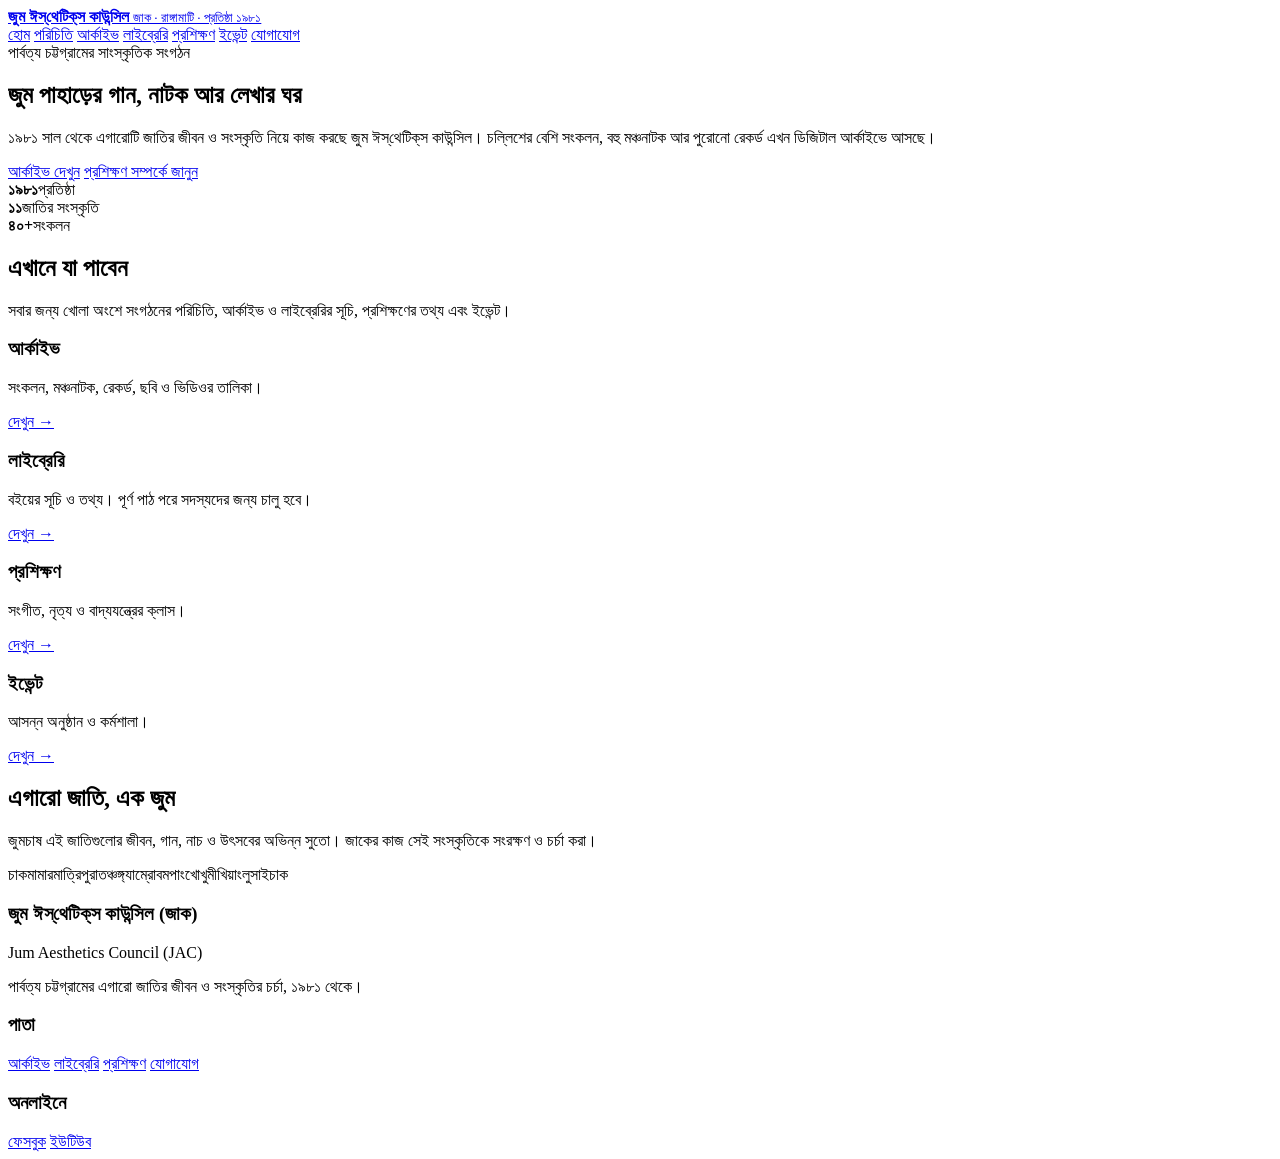
==== index.html @ 09088769 "Add files via upload" ====
<!doctype html>
<html lang="bn">
<head>
<meta charset="utf-8">
<meta name="viewport" content="width=device-width, initial-scale=1, viewport-fit=cover">
<title>জুম ঈস্‌থেটিক্‌স কাউন্সিল - জাক</title>
<link rel="stylesheet" href="style.css">
<link rel="preconnect" href="https://fonts.googleapis.com">
<link rel="preconnect" href="https://fonts.gstatic.com" crossorigin>
<link href="https://fonts.googleapis.com/css2?family=Hind+Siliguri:wght@400;500;600&family=Noto+Serif+Bengali:wght@500;700;800&display=swap" rel="stylesheet">
</head>
<body>

<header>
  <div class="wrap bar">
    <a class="brand" href="index.html">
      <b>জুম ঈস্‌থেটিক্‌স কাউন্সিল</b>
      <small>জাক · রাঙ্গামাটি · প্রতিষ্ঠা ১৯৮১</small>
    </a>
    <nav aria-label="প্রধান মেনু">
      <a href="index.html" aria-current="page">হোম</a>
      <a href="about.html">পরিচিতি</a>
      <a href="archive.html">আর্কাইভ</a>
      <a href="library.html">লাইব্রেরি</a>
      <a href="training.html">প্রশিক্ষণ</a>
      <a href="events.html">ইভেন্ট</a>
      <a href="contact.html">যোগাযোগ</a>
    </nav>
  </div>
</header>

<main>

<section class="hero">
  <div class="wrap">
    <div class="eyebrow">পার্বত্য চট্টগ্রামের সাংস্কৃতিক সংগঠন</div>
    <h1>জুম পাহাড়ের গান, নাটক আর লেখার ঘর</h1>
    <p class="lead">১৯৮১ সাল থেকে এগারোটি জাতির জীবন ও সংস্কৃতি নিয়ে কাজ করছে জুম ঈস্‌থেটিক্‌স কাউন্সিল। চল্লিশের বেশি সংকলন, বহু মঞ্চনাটক আর পুরোনো রেকর্ড এখন ডিজিটাল আর্কাইভে আসছে।</p>
    <div class="cta">
      <a class="btn" href="archive.html">আর্কাইভ দেখুন</a>
      <a class="btn ghost" href="training.html">প্রশিক্ষণ সম্পর্কে জানুন</a>
    </div>
    <div class="stats">
      <div><b>১৯৮১</b><span>প্রতিষ্ঠা</span></div>
      <div><b>১১</b><span>জাতির সংস্কৃতি</span></div>
      <div><b>৪০+</b><span>সংকলন</span></div>
    </div>
  </div>
</section>

<section class="sec">
  <div class="wrap">
    <div class="head">
      <div>
        <h2>এখানে যা পাবেন</h2>
        <p class="sub">সবার জন্য খোলা অংশে সংগঠনের পরিচিতি, আর্কাইভ ও লাইব্রেরির সূচি, প্রশিক্ষণের তথ্য এবং ইভেন্ট।</p>
      </div>
    </div>
    <div class="grid">
      <div class="card"><h3>আর্কাইভ</h3><p>সংকলন, মঞ্চনাটক, রেকর্ড, ছবি ও ভিডিওর তালিকা।</p><a href="archive.html" class="link">দেখুন →</a></div>
      <div class="card"><h3>লাইব্রেরি</h3><p>বইয়ের সূচি ও তথ্য। পূর্ণ পাঠ পরে সদস্যদের জন্য চালু হবে।</p><a href="library.html" class="link">দেখুন →</a></div>
      <div class="card"><h3>প্রশিক্ষণ</h3><p>সংগীত, নৃত্য ও বাদ্যযন্ত্রের ক্লাস।</p><a href="training.html" class="link">দেখুন →</a></div>
      <div class="card"><h3>ইভেন্ট</h3><p>আসন্ন অনুষ্ঠান ও কর্মশালা।</p><a href="events.html" class="link">দেখুন →</a></div>
    </div>
  </div>
</section>

<section class="sec">
  <div class="wrap">
    <div class="row">
      <div>
        <h2>এগারো জাতি, এক জুম</h2>
        <p class="sub">জুমচাষ এই জাতিগুলোর জীবন, গান, নাচ ও উৎসবের অভিন্ন সুতো। জাকের কাজ সেই সংস্কৃতিকে সংরক্ষণ ও চর্চা করা।</p>
      </div>
      <div class="people">
        <span>চাকমা</span><span>মারমা</span><span>ত্রিপুরা</span><span>তঞ্চঙ্গ্যা</span><span>ম্রো</span><span>বম</span><span>পাংখো</span><span>খুমী</span><span>খিয়াং</span><span>লুসাই</span><span>চাক</span>
      </div>
    </div>
  </div>
</section>

</main>

<footer>
  <div class="wrap">
    <div>
      <h3>জুম ঈস্‌থেটিক্‌স কাউন্সিল (জাক)</h3>
      <p>Jum Aesthetics Council (JAC)</p>
      <p>পার্বত্য চট্টগ্রামের এগারো জাতির জীবন ও সংস্কৃতির চর্চা, ১৯৮১ থেকে।</p>
    </div>
    <div>
      <h3>পাতা</h3>
      <a href="archive.html">আর্কাইভ</a>
      <a href="library.html">লাইব্রেরি</a>
      <a href="training.html">প্রশিক্ষণ</a>
      <a href="contact.html">যোগাযোগ</a>
    </div>
    <div>
      <h3>অনলাইনে</h3>
      <a href="https://www.facebook.com/JumAestheticsCouncil/" target="_blank" rel="noopener">ফেসবুক</a>
      <a href="https://www.youtube.com/@jac-jumaestheticscouncil3782" target="_blank" rel="noopener">ইউটিউব</a>
    </div>
  </div>
</footer>

<script src="script.js"></script>
</body>
</html>
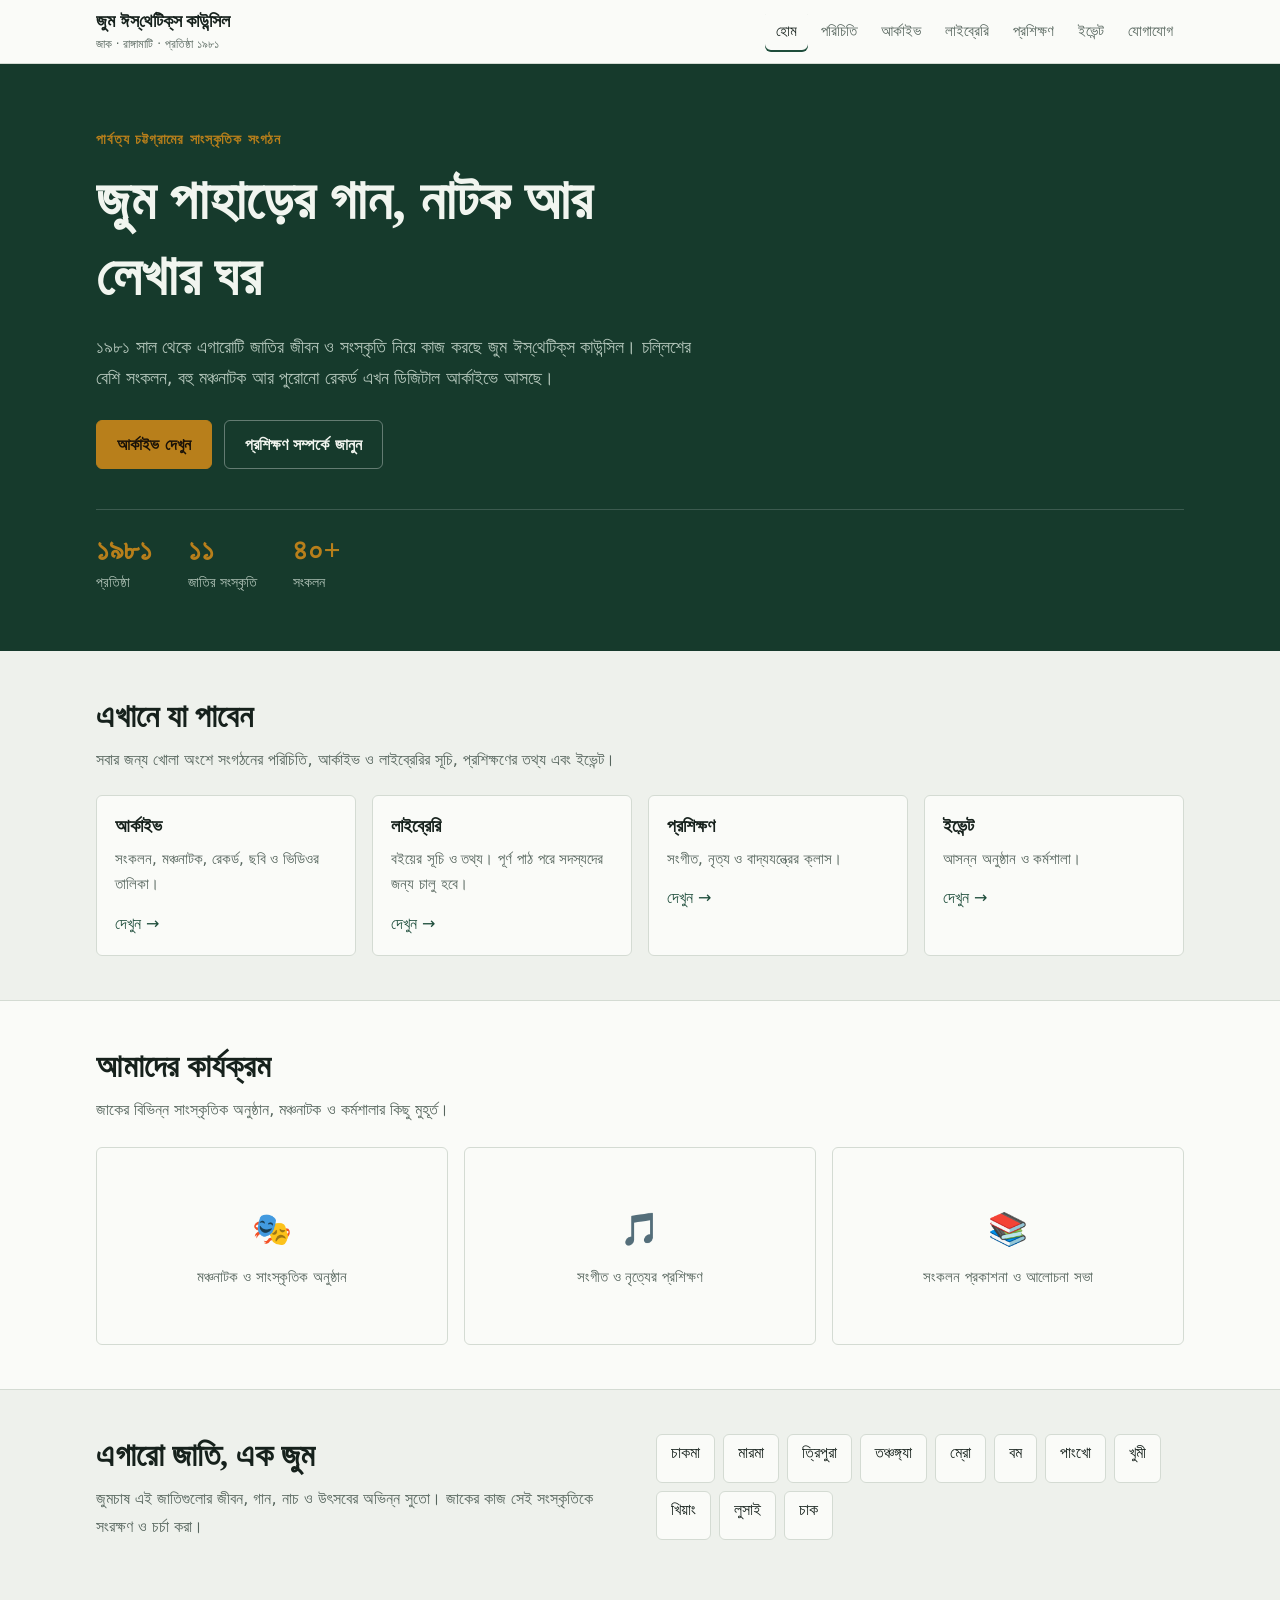
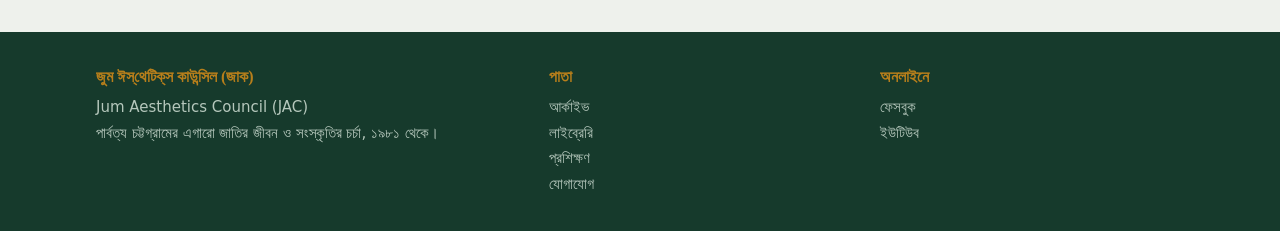
==== commit 5c003d3f: "Update index.html" ====
--- a/index.html
+++ b/index.html
@@ -8,6 +8,42 @@
 <link rel="preconnect" href="https://fonts.googleapis.com">
 <link rel="preconnect" href="https://fonts.gstatic.com" crossorigin>
 <link href="https://fonts.googleapis.com/css2?family=Hind+Siliguri:wght@400;500;600&family=Noto+Serif+Bengali:wght@500;700;800&display=swap" rel="stylesheet">
+<style>
+  /* গ্যালারি সেকশনের বাড়তি স্টাইল */
+  .gallery-grid {
+    display: grid;
+    gap: 16px;
+    grid-template-columns: repeat(auto-fit, minmax(280px, 1fr));
+    margin-top: 24px;
+  }
+  .gallery-item {
+    background: var(--surface);
+    border: 1px solid var(--line);
+    border-radius: var(--r);
+    overflow: hidden;
+    position: relative;
+    aspect-ratio: 16/9;
+    display: flex;
+    align-items: center;
+    justify-content: center;
+  }
+  .gallery-item img {
+    width: 100%;
+    height: 100%;
+    object-fit: cover;
+  }
+  .gallery-placeholder {
+    text-align: center;
+    color: var(--muted);
+    font-size: 15px;
+    padding: 20px;
+  }
+  .gallery-placeholder span {
+    display: block;
+    font-size: 32px;
+    margin-bottom: 8px;
+  }
+</style>
 </head>
 <body>
 
@@ -65,6 +101,30 @@
   </div>
 </section>
 
+<!-- নতুন সেকশন: গ্যালারি -->
+<section class="sec" style="background: var(--surface); border-top: 1px solid var(--line); border-bottom: 1px solid var(--line);">
+  <div class="wrap">
+    <div class="head">
+      <div>
+        <h2>আমাদের কার্যক্রম</h2>
+        <p class="sub">জাকের বিভিন্ন সাংস্কৃতিক অনুষ্ঠান, মঞ্চনাটক ও কর্মশালার কিছু মুহূর্ত।</p>
+      </div>
+    </div>
+    <div class="gallery-grid">
+      <!-- এখানে পরে আসল ছবি বসাতে পারবেন (img src="ছবির_লিংক" alt="...") -->
+      <div class="gallery-item">
+        <div class="gallery-placeholder"><span>🎭</span>মঞ্চনাটক ও সাংস্কৃতিক অনুষ্ঠান</div>
+      </div>
+      <div class="gallery-item">
+        <div class="gallery-placeholder"><span>🎵</span>সংগীত ও নৃত্যের প্রশিক্ষণ</div>
+      </div>
+      <div class="gallery-item">
+        <div class="gallery-placeholder"><span>📚</span>সংকলন প্রকাশনা ও আলোচনা সভা</div>
+      </div>
+    </div>
+  </div>
+</section>
+
 <section class="sec">
   <div class="wrap">
     <div class="row">
@@ -105,4 +165,4 @@
 
 <script src="script.js"></script>
 </body>
-</html>+</html>
--- a/style.css
+++ b/style.css
@@ -0,0 +1,484 @@
+:root {
+  --bg: #EEF1EC;
+  --surface: #FAFBF8;
+  --ink: #16211C;
+  --muted: #56655D;
+  --line: #D4DBD3;
+  --accent: #1E4D3B;
+  --on-accent: #FFFFFF;
+  --warm: #B87F1B;
+  --alert: #A8322D;
+  --hero-bg: #163A2C;
+  --hero-ink: #F1F5EF;
+  --hero-muted: #B5C7BC;
+  --f-display: "Noto Serif Bengali", "Kalpurush", serif;
+  --f-body: "Hind Siliguri", "Noto Sans Bengali", "Kalpurush", system-ui, sans-serif;
+  --r: 6px;
+}
+
+@media (prefers-color-scheme: dark) {
+  :root {
+    --bg: #0F1613;
+    --surface: #17211C;
+    --ink: #E7EEE8;
+    --muted: #9BAAA2;
+    --line: #2A3731;
+    --accent: #6FBF98;
+    --on-accent: #0F1613;
+    --warm: #E0B04F;
+    --alert: #E07A74;
+    --hero-bg: #0B1F17;
+    --hero-ink: #F1F5EF;
+    --hero-muted: #A6BBB0;
+  }
+}
+
+* { box-sizing: border-box; }
+
+body {
+  margin: 0;
+  background: var(--bg);
+  color: var(--ink);
+  font-family: var(--f-body);
+  font-size: 16px;
+  line-height: 1.7;
+}
+
+h1, h2, h3 {
+  font-family: var(--f-display);
+  line-height: 1.35;
+  margin: 0;
+}
+
+p { margin: 0; }
+a { color: inherit; }
+img { max-width: 100%; }
+
+:focus-visible {
+  outline: 3px solid var(--warm);
+  outline-offset: 2px;
+}
+
+.wrap {
+  max-width: 1120px;
+  margin-inline: auto;
+  padding-left: max(16px, env(safe-area-inset-left, 0px));
+  padding-right: max(16px, env(safe-area-inset-right, 0px));
+}
+
+/* header */
+header {
+  position: sticky;
+  top: 0;
+  z-index: 20;
+  background: var(--surface);
+  border-bottom: 1px solid var(--line);
+}
+
+.bar {
+  display: flex;
+  align-items: center;
+  gap: 16px;
+  padding-block: 10px;
+}
+
+.brand {
+  text-decoration: none;
+  flex: none;
+  line-height: 1.25;
+}
+
+.brand b {
+  font-family: var(--f-display);
+  font-size: 18px;
+  display: block;
+}
+
+.brand small {
+  color: var(--muted);
+  font-size: 12px;
+}
+
+nav {
+  display: flex;
+  gap: 2px;
+  overflow-x: auto;
+  min-width: 0;
+  flex: 1;
+  justify-content: flex-end;
+}
+
+nav a {
+  white-space: nowrap;
+  text-decoration: none;
+  padding: 8px 11px;
+  border-radius: var(--r);
+  font-weight: 500;
+  font-size: 15px;
+  color: var(--muted);
+}
+
+nav a:hover {
+  color: var(--ink);
+  background: var(--bg);
+}
+
+nav a[aria-current="page"] {
+  color: var(--ink);
+  box-shadow: inset 0 -2px 0 var(--accent);
+}
+
+@media (max-width: 860px) {
+  .bar { flex-wrap: wrap; gap: 4px; }
+  nav { flex-basis: 100%; justify-content: flex-start; padding-bottom: 4px; }
+  .brand small { display: none; }
+}
+
+/* hero */
+.hero {
+  background: var(--hero-bg);
+  color: var(--hero-ink);
+}
+
+.hero .wrap {
+  padding-block: 64px 56px;
+}
+
+.eyebrow {
+  font-size: 14px;
+  letter-spacing: .06em;
+  color: var(--warm);
+  font-weight: 600;
+  margin-bottom: 12px;
+}
+
+.hero h1 {
+  font-size: clamp(32px, 5.6vw, 56px);
+  font-weight: 800;
+  max-width: 18ch;
+}
+
+.hero .lead {
+  color: var(--hero-muted);
+  font-size: 18px;
+  margin-top: 18px;
+  max-width: 54ch;
+}
+
+.cta {
+  display: flex;
+  gap: 12px;
+  flex-wrap: wrap;
+  margin-top: 26px;
+}
+
+.btn {
+  display: inline-flex;
+  align-items: center;
+  justify-content: center;
+  padding: 10px 20px;
+  border-radius: var(--r);
+  border: 1.5px solid var(--accent);
+  background: var(--accent);
+  color: var(--on-accent);
+  font-weight: 600;
+  text-decoration: none;
+  cursor: pointer;
+}
+
+.btn.ghost {
+  background: transparent;
+  color: var(--ink);
+  border-color: var(--line);
+}
+
+.hero .btn {
+  background: var(--warm);
+  border-color: var(--warm);
+  color: #1a1208;
+}
+
+.hero .btn.ghost {
+  background: transparent;
+  color: var(--hero-ink);
+  border-color: #ffffff55;
+}
+
+.stats {
+  display: flex;
+  gap: 36px;
+  flex-wrap: wrap;
+  margin-top: 40px;
+  padding-top: 22px;
+  border-top: 1px solid #ffffff2a;
+}
+
+.stats b {
+  font-family: var(--f-display);
+  font-size: 30px;
+  display: block;
+  color: var(--warm);
+  line-height: 1.2;
+}
+
+.stats span {
+  color: var(--hero-muted);
+  font-size: 14px;
+}
+
+/* sections */
+.sec {
+  padding-block: 44px;
+}
+
+.sec h2 {
+  font-size: clamp(23px, 3.2vw, 32px);
+  font-weight: 700;
+}
+
+.sub {
+  color: var(--muted);
+  margin-top: 8px;
+  max-width: 62ch;
+}
+
+.head {
+  display: flex;
+  justify-content: space-between;
+  align-items: end;
+  gap: 16px;
+  flex-wrap: wrap;
+  margin-bottom: 22px;
+}
+
+.grid {
+  display: grid;
+  gap: 16px;
+  grid-template-columns: repeat(auto-fill, minmax(250px, 1fr));
+}
+
+.card {
+  background: var(--surface);
+  border: 1px solid var(--line);
+  border-radius: var(--r);
+  padding: 18px;
+  display: flex;
+  flex-direction: column;
+  gap: 8px;
+}
+
+.card h3 { font-size: 18px; }
+.card p, .muted { color: var(--muted); font-size: 15px; }
+
+.link {
+  text-decoration: none;
+  font-weight: 500;
+  color: var(--accent);
+  margin-top: 4px;
+}
+
+.link:hover { text-decoration: underline; }
+
+.row {
+  display: grid;
+  gap: 32px;
+  grid-template-columns: 1fr 1fr;
+}
+
+@media (max-width: 820px) {
+  .row { grid-template-columns: 1fr; }
+}
+
+.people {
+  display: flex;
+  flex-wrap: wrap;
+  gap: 8px;
+}
+
+.people span {
+  padding: 4px 14px;
+  border-radius: var(--r);
+  background: var(--surface);
+  border: 1px solid var(--line);
+  font-weight: 500;
+}
+
+/* page title */
+.page-title {
+  padding-block: 36px 0;
+}
+
+.page-title h1 {
+  font-size: clamp(28px, 4.4vw, 42px);
+  font-weight: 800;
+}
+
+.page-title p {
+  color: var(--muted);
+  margin-top: 10px;
+  max-width: 64ch;
+}
+
+/* list */
+.list {
+  display: grid;
+  gap: 10px;
+}
+
+.item {
+  display: grid;
+  grid-template-columns: 1fr auto;
+  gap: 14px;
+  align-items: center;
+  background: var(--surface);
+  border: 1px solid var(--line);
+  border-radius: var(--r);
+  padding: 14px 16px;
+}
+
+.item h3 { font-size: 17px; }
+.item small { color: var(--muted); }
+
+.empty {
+  color: var(--muted);
+  padding: 16px;
+  border: 1px dashed var(--line);
+  border-radius: var(--r);
+  background: var(--surface);
+}
+
+/* forms */
+form {
+  display: grid;
+  gap: 14px;
+  max-width: 560px;
+}
+
+label {
+  display: grid;
+  gap: 5px;
+  font-weight: 500;
+  font-size: 15px;
+}
+
+input, select, textarea {
+  background: var(--bg);
+  border: 1.5px solid var(--line);
+  border-radius: var(--r);
+  padding: 9px 12px;
+  width: 100%;
+  font: inherit;
+  color: inherit;
+}
+
+textarea { min-height: 84px; resize: vertical; }
+
+.two {
+  display: grid;
+  gap: 14px;
+  grid-template-columns: 1fr 1fr;
+}
+
+@media (max-width: 560px) {
+  .two { grid-template-columns: 1fr; }
+}
+
+.note {
+  background: var(--surface);
+  border: 1px dashed var(--warm);
+  border-radius: var(--r);
+  padding: 10px 14px;
+  font-size: 14px;
+  color: var(--muted);
+}
+
+.ok {
+  background: var(--surface);
+  border: 1.5px solid var(--accent);
+  border-radius: var(--r);
+  padding: 12px 14px;
+  font-weight: 500;
+}
+
+/* events */
+.ev {
+  display: grid;
+  grid-template-columns: 72px 1fr;
+  gap: 16px;
+  align-items: center;
+  background: var(--surface);
+  border: 1px solid var(--line);
+  border-radius: var(--r);
+  padding: 14px 16px;
+}
+
+.date {
+  text-align: center;
+  border-right: 2px solid var(--line);
+  padding-right: 14px;
+}
+
+.date b {
+  font-family: var(--f-display);
+  font-size: 26px;
+  display: block;
+  line-height: 1.1;
+}
+
+.date span {
+  font-size: 13px;
+  color: var(--muted);
+}
+
+/* footer */
+footer {
+  background: var(--hero-bg);
+  color: var(--hero-ink);
+  margin-top: 48px;
+}
+
+footer .wrap {
+  display: grid;
+  grid-template-columns: 1.4fr 1fr 1fr;
+  gap: 28px;
+  padding-block: 34px;
+}
+
+footer h3 {
+  font-size: 16px;
+  color: var(--warm);
+  margin-bottom: 8px;
+}
+
+footer p, footer a {
+  color: var(--hero-muted);
+  font-size: 15px;
+  display: block;
+  text-decoration: none;
+}
+
+footer a:hover { color: var(--hero-ink); }
+
+@media (max-width: 700px) {
+  footer .wrap { grid-template-columns: 1fr; }
+}
+
+/* prose */
+.prose {
+  max-width: 66ch;
+}
+
+.prose p + p { margin-top: 14px; }
+
+/* toc */
+.toc {
+  margin: 10px 0 0;
+  padding-left: 18px;
+  color: var(--muted);
+  font-size: 15px;
+  display: grid;
+  gap: 4px;
+}
+
+details { margin-top: 6px; }
+summary { cursor: pointer; font-weight: 600; color: var(--accent); }
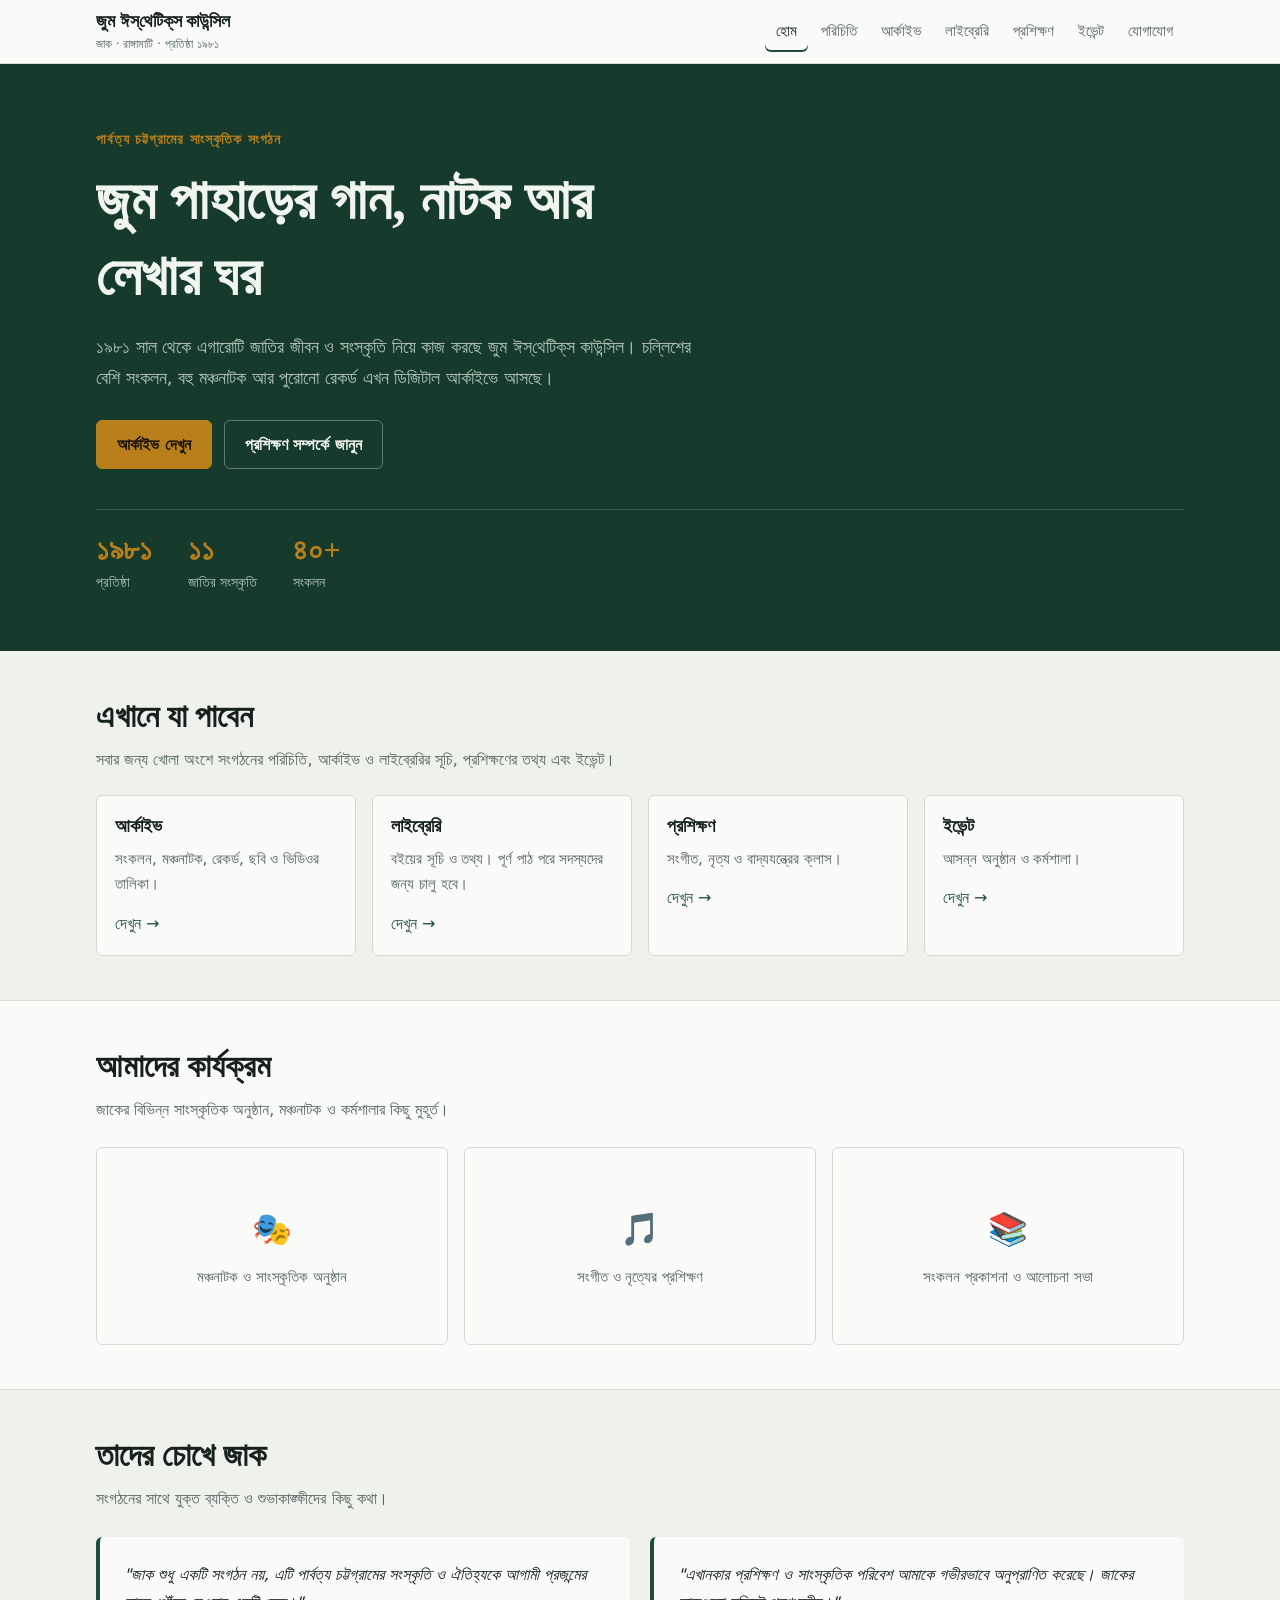
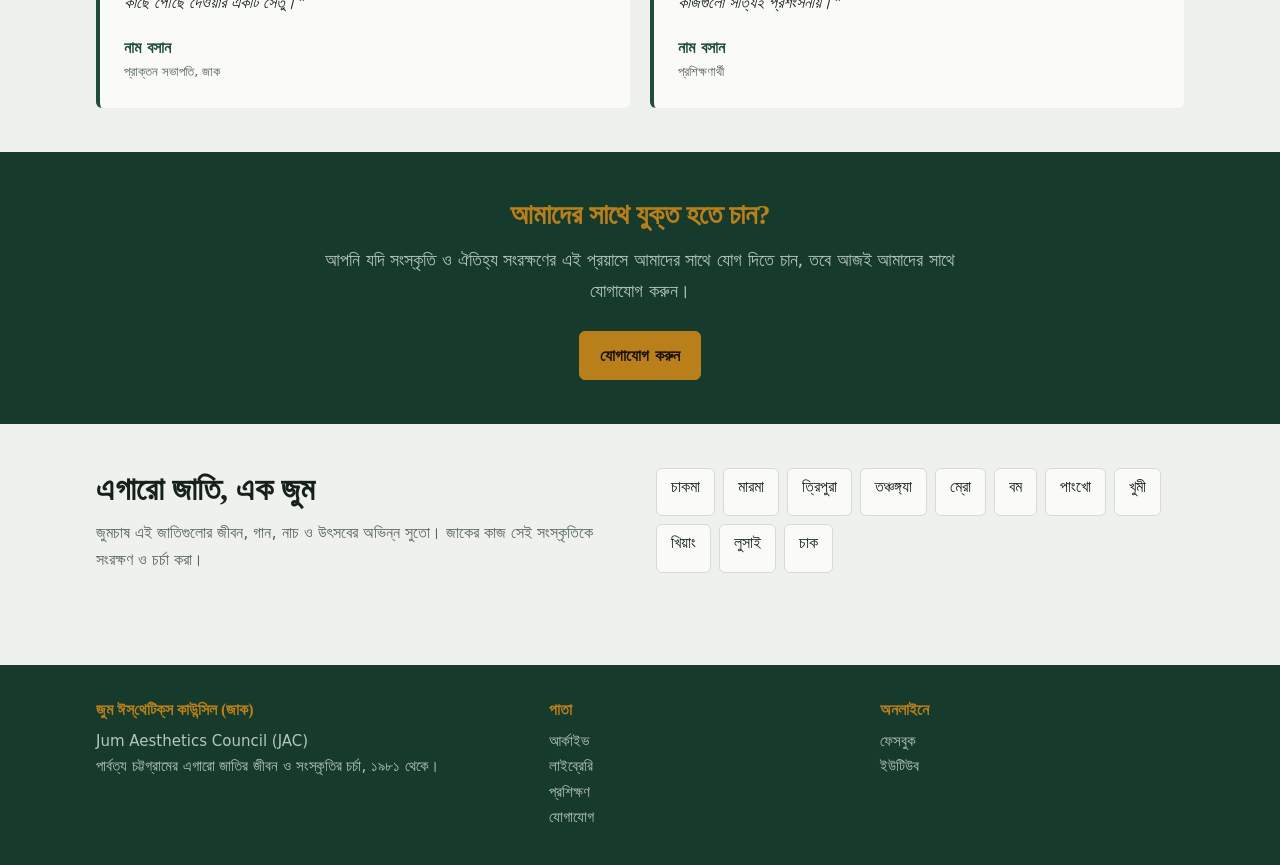
==== commit e6fd8263: "Update index.html" ====
--- a/index.html
+++ b/index.html
@@ -9,40 +9,30 @@
 <link rel="preconnect" href="https://fonts.gstatic.com" crossorigin>
 <link href="https://fonts.googleapis.com/css2?family=Hind+Siliguri:wght@400;500;600&family=Noto+Serif+Bengali:wght@500;700;800&display=swap" rel="stylesheet">
 <style>
-  /* গ্যালারি সেকশনের বাড়তি স্টাইল */
+  /* গ্যালারি সেকশনের স্টাইল */
   .gallery-grid {
-    display: grid;
-    gap: 16px;
-    grid-template-columns: repeat(auto-fit, minmax(280px, 1fr));
-    margin-top: 24px;
+    display: grid; gap: 16px; grid-template-columns: repeat(auto-fit, minmax(280px, 1fr)); margin-top: 24px;
   }
   .gallery-item {
-    background: var(--surface);
-    border: 1px solid var(--line);
-    border-radius: var(--r);
-    overflow: hidden;
-    position: relative;
-    aspect-ratio: 16/9;
-    display: flex;
-    align-items: center;
-    justify-content: center;
-  }
-  .gallery-item img {
-    width: 100%;
-    height: 100%;
-    object-fit: cover;
+    background: var(--surface); border: 1px solid var(--line); border-radius: var(--r);
+    overflow: hidden; aspect-ratio: 16/9; display: flex; align-items: center; justify-content: center;
   }
   .gallery-placeholder {
-    text-align: center;
-    color: var(--muted);
-    font-size: 15px;
-    padding: 20px;
+    text-align: center; color: var(--muted); font-size: 15px; padding: 20px;
   }
-  .gallery-placeholder span {
-    display: block;
-    font-size: 32px;
-    margin-bottom: 8px;
+  .gallery-placeholder span { display: block; font-size: 32px; margin-bottom: 8px; }
+
+  /* টেস্টিমোনিয়াল স্টাইল */
+  .quote-grid {
+    display: grid; gap: 20px; grid-template-columns: repeat(auto-fit, minmax(300px, 1fr)); margin-top: 24px;
   }
+  .quote-card {
+    background: var(--surface); border-left: 4px solid var(--accent); border-radius: var(--r);
+    padding: 24px; display: flex; flex-direction: column; justify-content: space-between;
+  }
+  .quote-text { font-style: italic; font-size: 16px; color: var(--ink); line-height: 1.8; }
+  .quote-author { margin-top: 16px; font-weight: 600; color: var(--accent); }
+  .quote-role { font-size: 13px; color: var(--muted); }
 </style>
 </head>
 <body>
@@ -101,7 +91,6 @@
   </div>
 </section>
 
-<!-- নতুন সেকশন: গ্যালারি -->
 <section class="sec" style="background: var(--surface); border-top: 1px solid var(--line); border-bottom: 1px solid var(--line);">
   <div class="wrap">
     <div class="head">
@@ -111,17 +100,43 @@
       </div>
     </div>
     <div class="gallery-grid">
-      <!-- এখানে পরে আসল ছবি বসাতে পারবেন (img src="ছবির_লিংক" alt="...") -->
-      <div class="gallery-item">
-        <div class="gallery-placeholder"><span>🎭</span>মঞ্চনাটক ও সাংস্কৃতিক অনুষ্ঠান</div>
-      </div>
-      <div class="gallery-item">
-        <div class="gallery-placeholder"><span>🎵</span>সংগীত ও নৃত্যের প্রশিক্ষণ</div>
-      </div>
-      <div class="gallery-item">
-        <div class="gallery-placeholder"><span>📚</span>সংকলন প্রকাশনা ও আলোচনা সভা</div>
+      <div class="gallery-item"><div class="gallery-placeholder"><span>🎭</span>মঞ্চনাটক ও সাংস্কৃতিক অনুষ্ঠান</div></div>
+      <div class="gallery-item"><div class="gallery-placeholder"><span>🎵</span>সংগীত ও নৃত্যের প্রশিক্ষণ</div></div>
+      <div class="gallery-item"><div class="gallery-placeholder"><span>📚</span>সংকলন প্রকাশনা ও আলোচনা সভা</div></div>
+    </div>
+  </div>
+</section>
+
+<!-- নতুন সেকশন: কিছু কথা/মতামত -->
+<section class="sec">
+  <div class="wrap">
+    <div class="head">
+      <div>
+        <h2>তাদের চোখে জাক</h2>
+        <p class="sub">সংগঠনের সাথে যুক্ত ব্যক্তি ও শুভাকাঙ্ক্ষীদের কিছু কথা।</p>
       </div>
     </div>
+    <div class="quote-grid">
+      <div class="quote-card">
+        <div class="quote-text">"জাক শুধু একটি সংগঠন নয়, এটি পার্বত্য চট্টগ্রামের সংস্কৃতি ও ঐতিহ্যকে আগামী প্রজন্মের কাছে পৌঁছে দেওয়ার একটি সেতু।"</div>
+        <div class="quote-author">নাম বসান</div>
+        <div class="quote-role">প্রাক্তন সভাপতি, জাক</div>
+      </div>
+      <div class="quote-card">
+        <div class="quote-text">"এখানকার প্রশিক্ষণ ও সাংস্কৃতিক পরিবেশ আমাকে গভীরভাবে অনুপ্রাণিত করেছে। জাকের কাজগুলো সত্যিই প্রশংসনীয়।"</div>
+        <div class="quote-author">নাম বসান</div>
+        <div class="quote-role">প্রশিক্ষণার্থী</div>
+      </div>
+    </div>
+  </div>
+</section>
+
+<!-- নতুন সেকশন: যোগাযোগের আহ্বান -->
+<section class="sec" style="background: var(--hero-bg); color: var(--hero-ink); text-align: center;">
+  <div class="wrap">
+    <h2 style="color: var(--warm); font-size: 28px; margin-bottom: 12px;">আমাদের সাথে যুক্ত হতে চান?</h2>
+    <p style="color: var(--hero-muted); max-width: 60ch; margin: 0 auto 24px; font-size: 18px;">আপনি যদি সংস্কৃতি ও ঐতিহ্য সংরক্ষণের এই প্রয়াসে আমাদের সাথে যোগ দিতে চান, তবে আজই আমাদের সাথে যোগাযোগ করুন।</p>
+    <a href="contact.html" class="btn" style="background: var(--warm); border-color: var(--warm); color: #1a1208;">যোগাযোগ করুন</a>
   </div>
 </section>
 
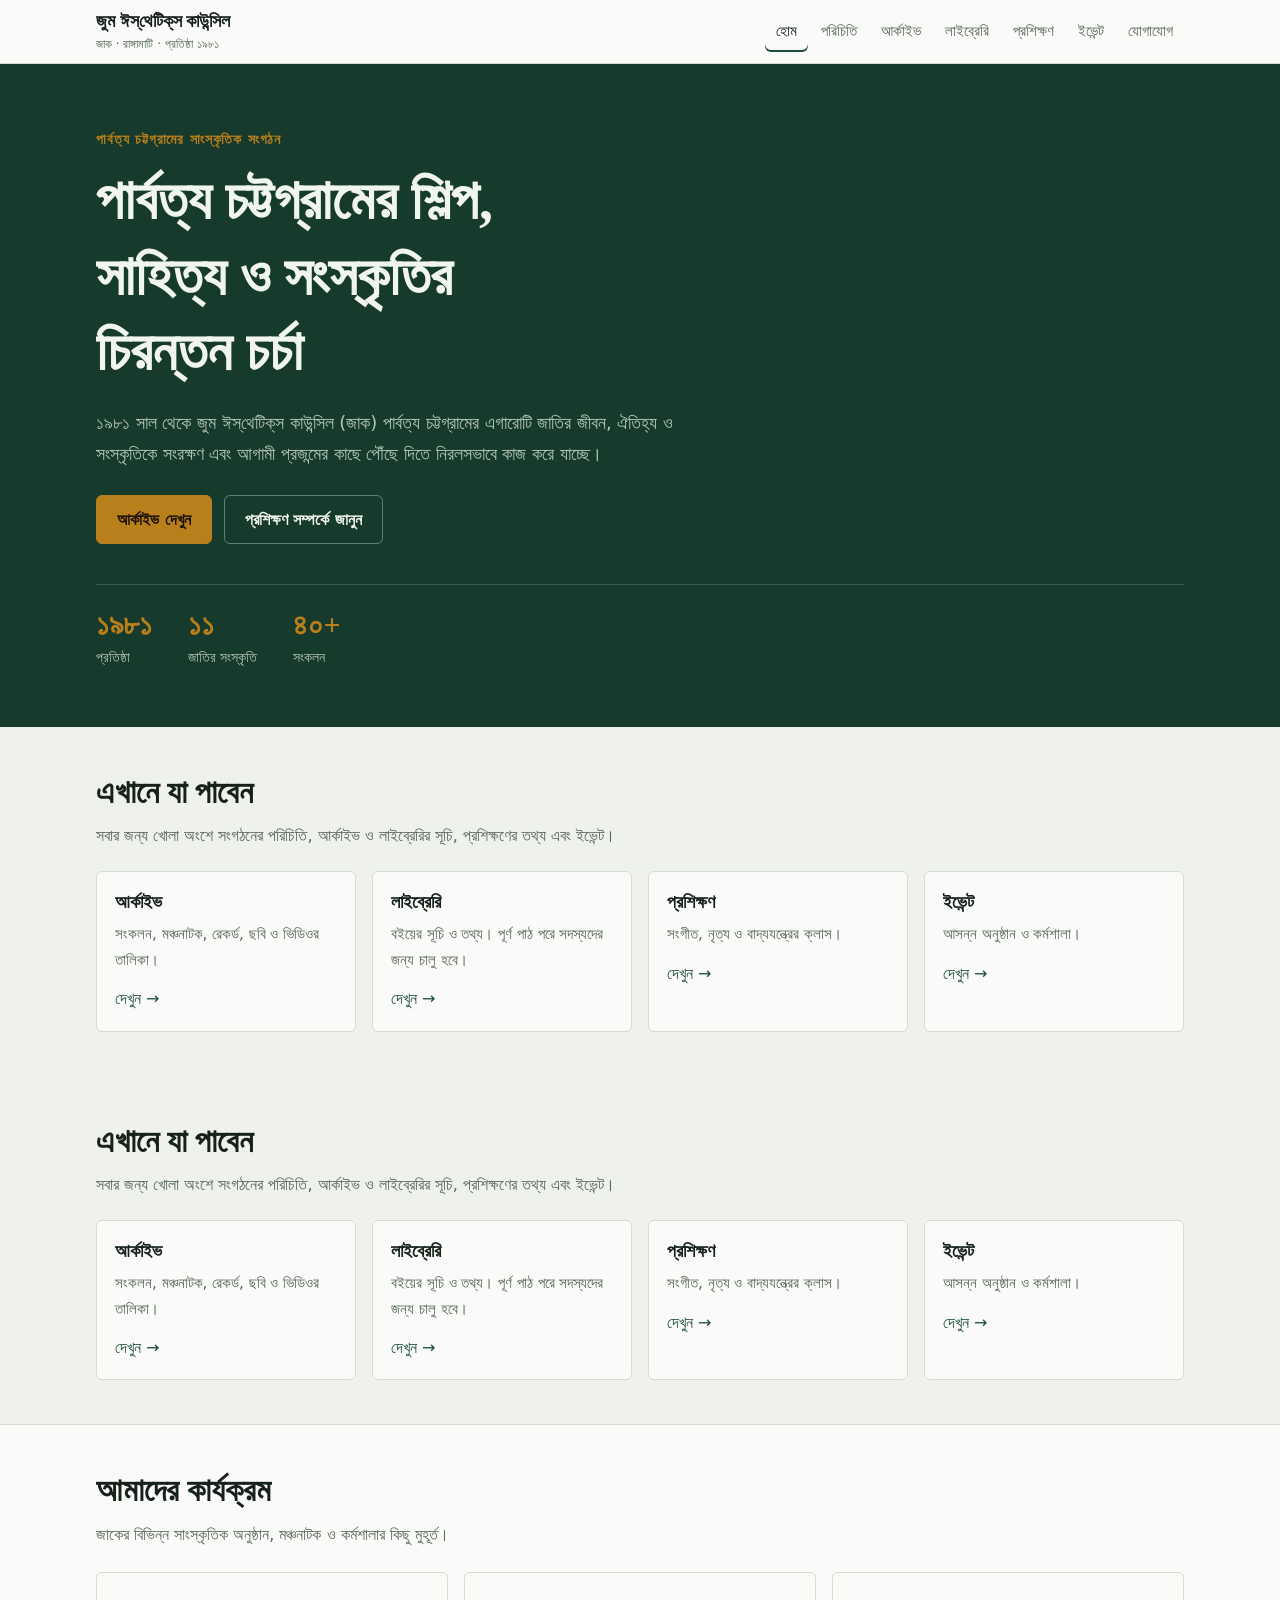
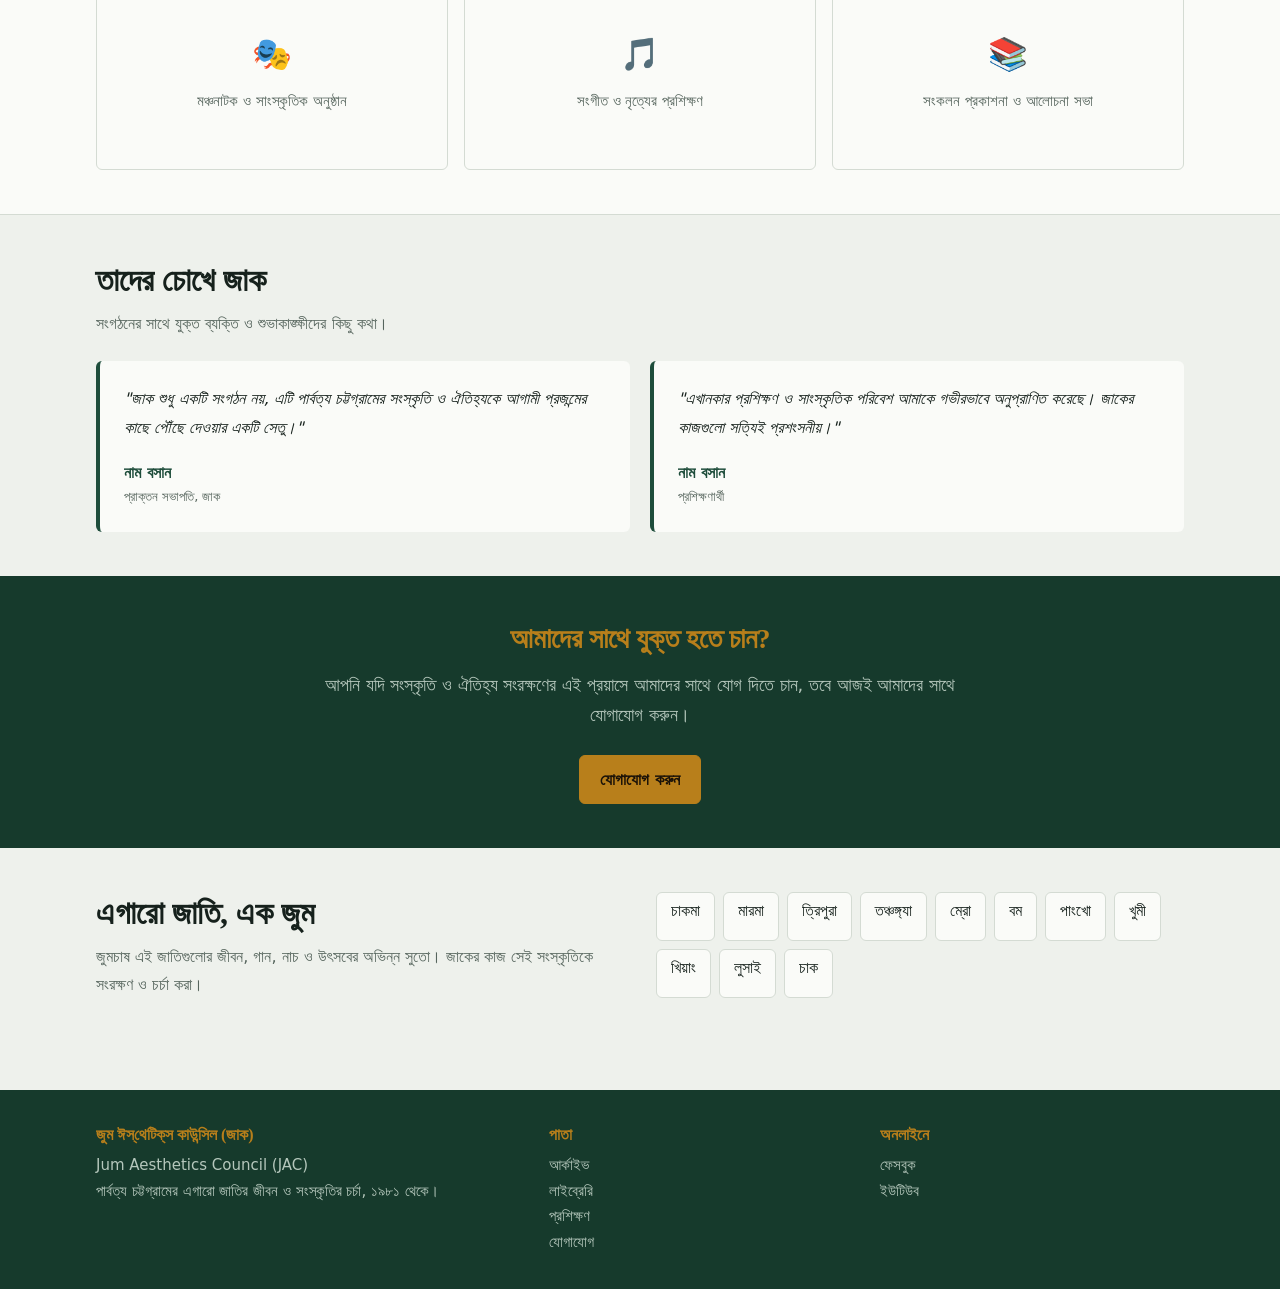
==== commit afa91805: "Update index.html" ====
--- a/index.html
+++ b/index.html
@@ -60,8 +60,10 @@
 <section class="hero">
   <div class="wrap">
     <div class="eyebrow">পার্বত্য চট্টগ্রামের সাংস্কৃতিক সংগঠন</div>
-    <h1>জুম পাহাড়ের গান, নাটক আর লেখার ঘর</h1>
-    <p class="lead">১৯৮১ সাল থেকে এগারোটি জাতির জীবন ও সংস্কৃতি নিয়ে কাজ করছে জুম ঈস্‌থেটিক্‌স কাউন্সিল। চল্লিশের বেশি সংকলন, বহু মঞ্চনাটক আর পুরোনো রেকর্ড এখন ডিজিটাল আর্কাইভে আসছে।</p>
+    <!-- নতুন হেডলাইন -->
+    <h1>পার্বত্য চট্টগ্রামের শিল্প, সাহিত্য ও সংস্কৃতির চিরন্তন চর্চা</h1>
+    <!-- নতুন লিড টেক্সট -->
+    <p class="lead">১৯৮১ সাল থেকে জুম ঈস্‌থেটিক্‌স কাউন্সিল (জাক) পার্বত্য চট্টগ্রামের এগারোটি জাতির জীবন, ঐতিহ্য ও সংস্কৃতিকে সংরক্ষণ এবং আগামী প্রজন্মের কাছে পৌঁছে দিতে নিরলসভাবে কাজ করে যাচ্ছে।</p>
     <div class="cta">
       <a class="btn" href="archive.html">আর্কাইভ দেখুন</a>
       <a class="btn ghost" href="training.html">প্রশিক্ষণ সম্পর্কে জানুন</a>
@@ -70,6 +72,23 @@
       <div><b>১৯৮১</b><span>প্রতিষ্ঠা</span></div>
       <div><b>১১</b><span>জাতির সংস্কৃতি</span></div>
       <div><b>৪০+</b><span>সংকলন</span></div>
+    </div>
+  </div>
+</section>
+
+<section class="sec">
+  <div class="wrap">
+    <div class="head">
+      <div>
+        <h2>এখানে যা পাবেন</h2>
+        <p class="sub">সবার জন্য খোলা অংশে সংগঠনের পরিচিতি, আর্কাইভ ও লাইব্রেরির সূচি, প্রশিক্ষণের তথ্য এবং ইভেন্ট।</p>
+      </div>
+    </div>
+    <div class="grid">
+      <div class="card"><h3>আর্কাইভ</h3><p>সংকলন, মঞ্চনাটক, রেকর্ড, ছবি ও ভিডিওর তালিকা।</p><a href="archive.html" class="link">দেখুন →</a></div>
+      <div class="card"><h3>লাইব্রেরি</h3><p>বইয়ের সূচি ও তথ্য। পূর্ণ পাঠ পরে সদস্যদের জন্য চালু হবে।</p><a href="library.html" class="link">দেখুন →</a></div>
+      <div class="card"><h3>প্রশিক্ষণ</h3><p>সংগীত, নৃত্য ও বাদ্যযন্ত্রের ক্লাস।</p><a href="training.html" class="link">দেখুন →</a></div>
+      <div class="card"><h3>ইভেন্ট</h3><p>আসন্ন অনুষ্ঠান ও কর্মশালা।</p><a href="events.html" class="link">দেখুন →</a></div>
     </div>
   </div>
 </section>
--- a/style.css
+++ b/style.css
@@ -481,4 +481,13 @@
 }
 
 details { margin-top: 6px; }
-summary { cursor: pointer; font-weight: 600; color: var(--accent); }+summary { cursor: pointer; font-weight: 600; color: var(--accent); }
+@media (max-width: 600px) {
+  button[aria-label="উপরে যান"] {
+    bottom: 16px !important;
+    right: 16px !important;
+    width: 40px !important;
+    height: 40px !important;
+    font-size: 20px !important;
+  }
+}
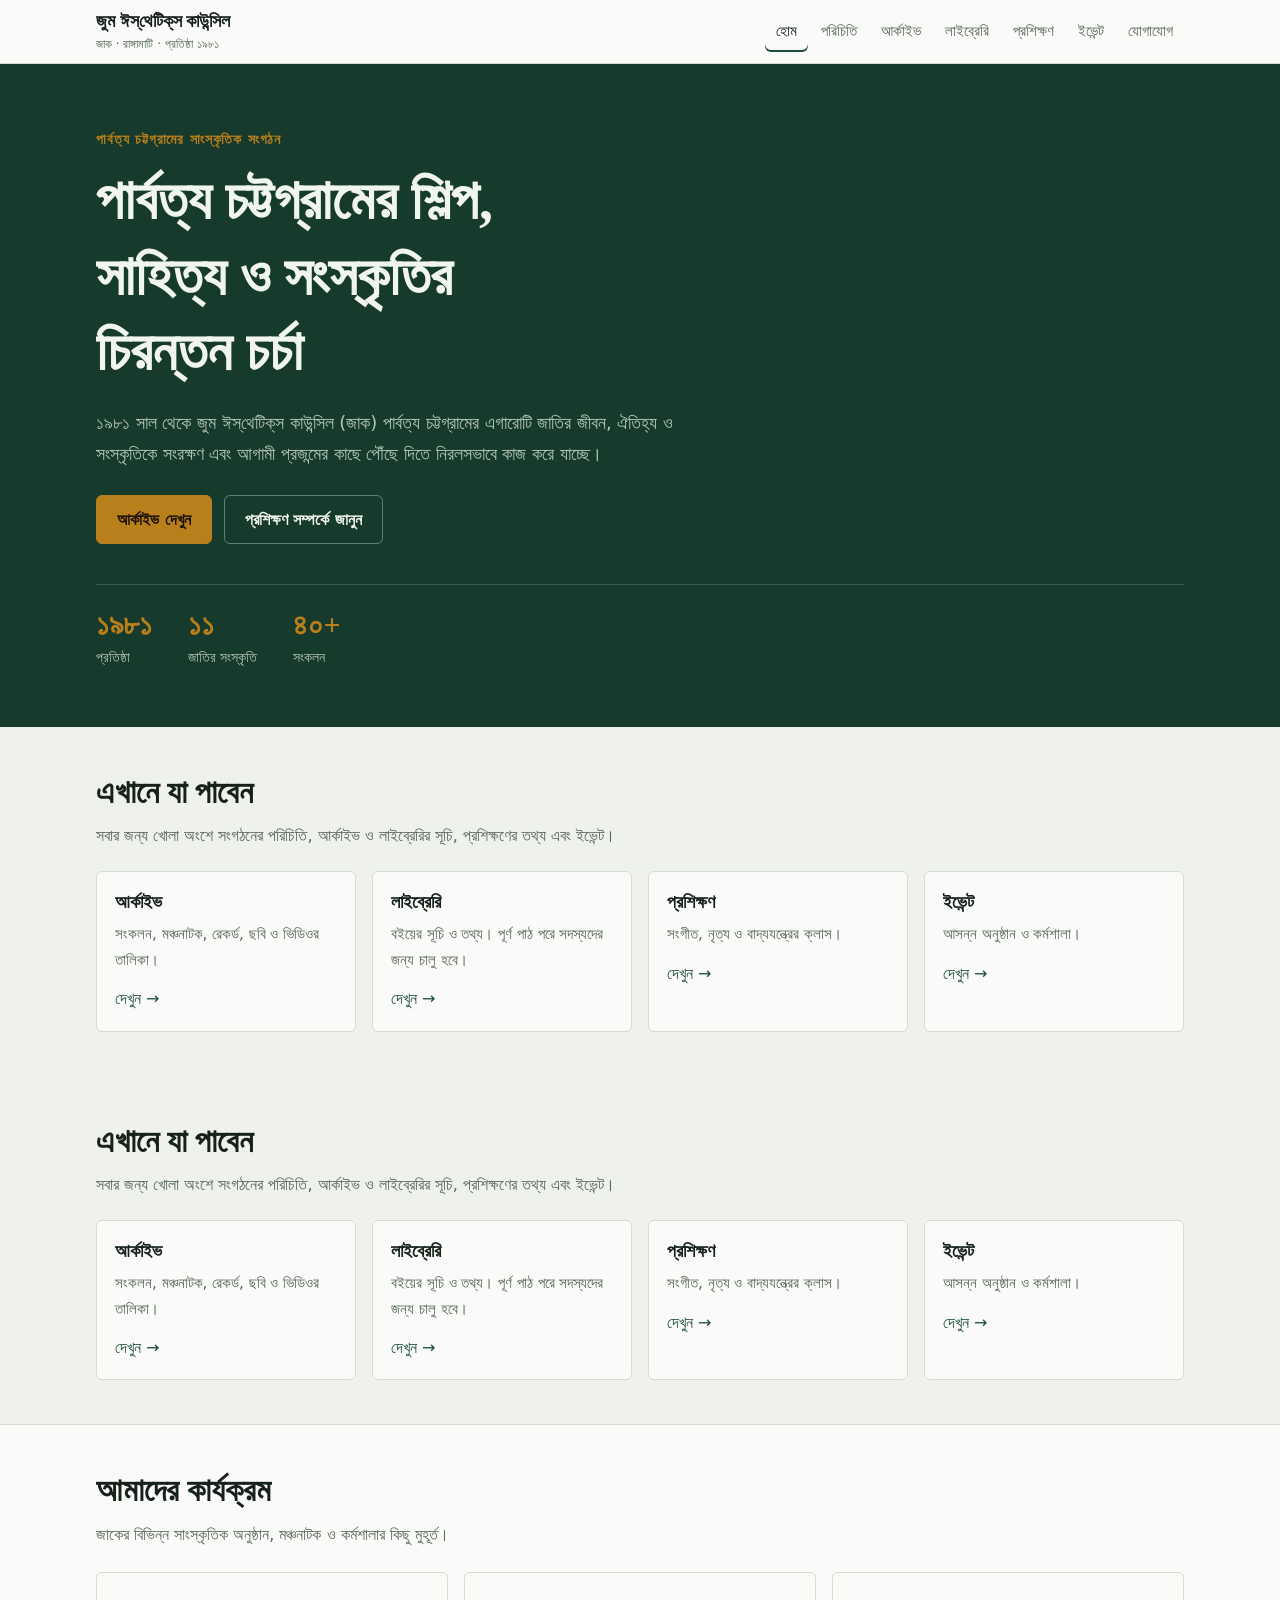
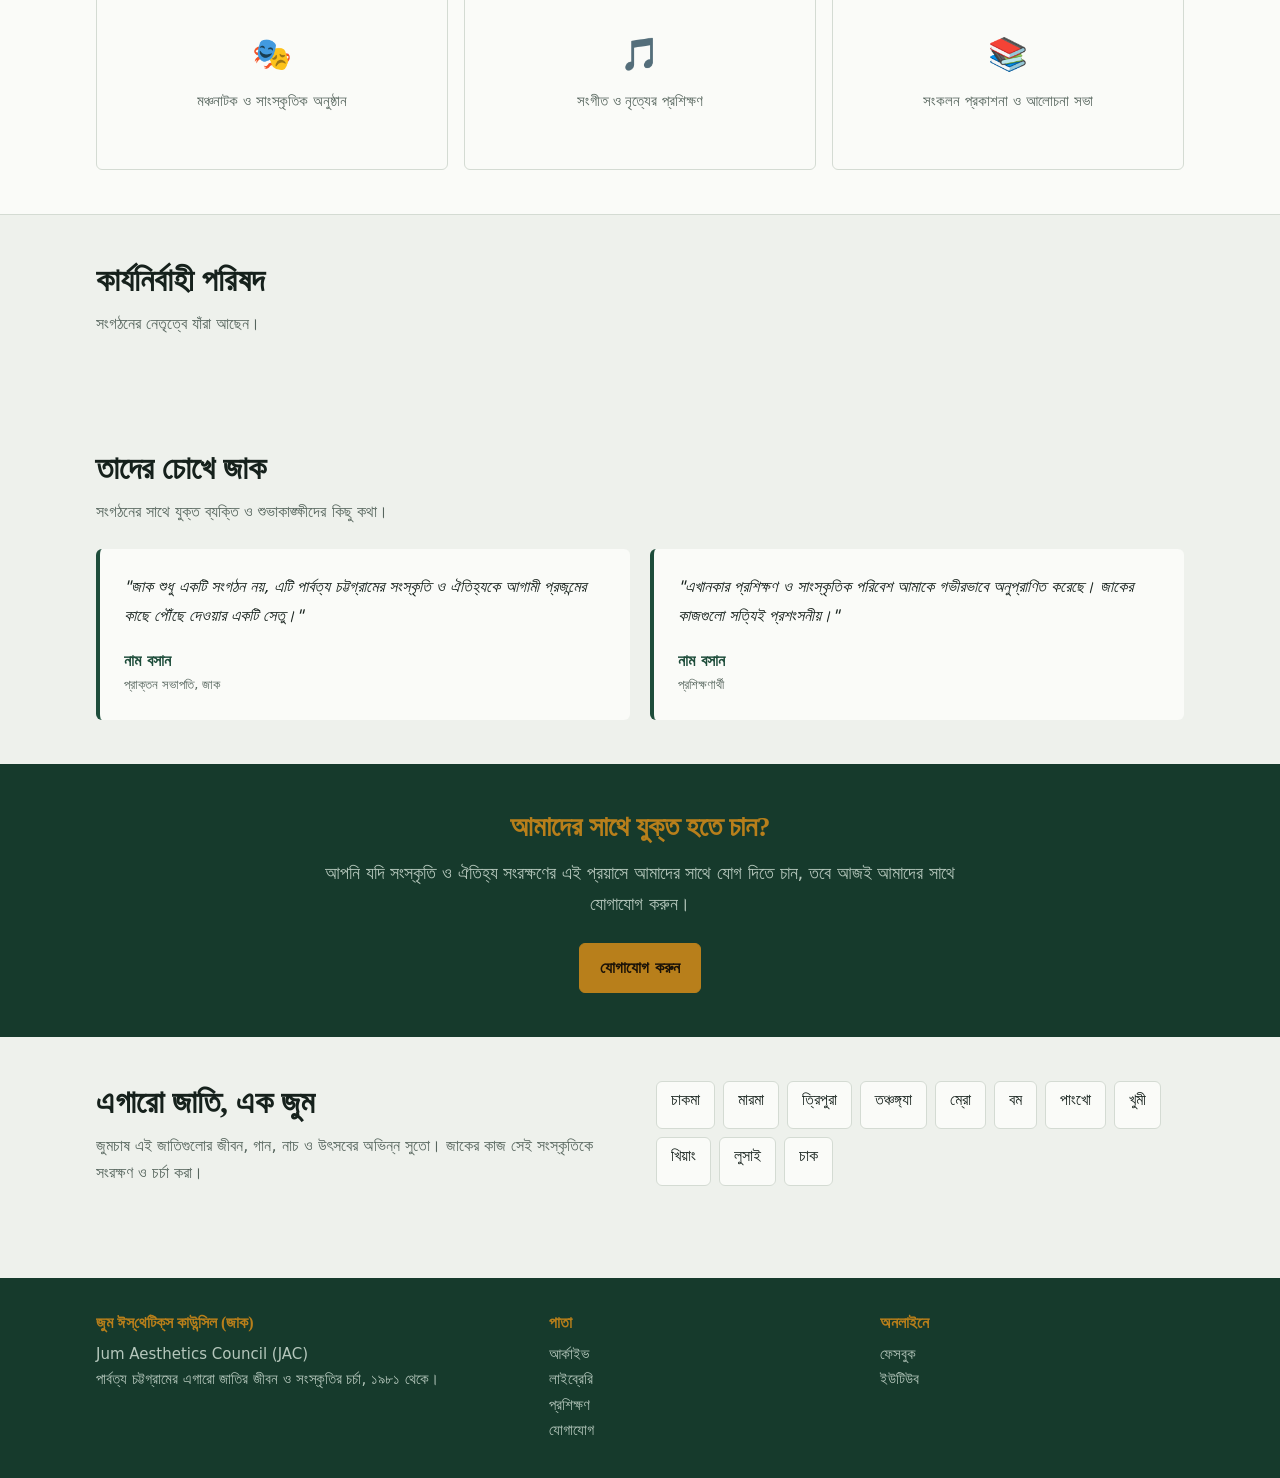
==== commit 80602b72: "Update index.html" ====
--- a/index.html
+++ b/index.html
@@ -125,7 +125,17 @@
     </div>
   </div>
 </section>
-
+<section class="sec">
+  <div class="wrap">
+    <div class="head">
+      <div>
+        <h2>কার্যনির্বাহী পরিষদ</h2>
+        <p class="sub">সংগঠনের নেতৃত্বে যাঁরা আছেন।</p>
+      </div>
+    </div>
+    <div class="committee-grid" id="committeeGrid"></div>
+  </div>
+</section>
 <!-- নতুন সেকশন: কিছু কথা/মতামত -->
 <section class="sec">
   <div class="wrap">
